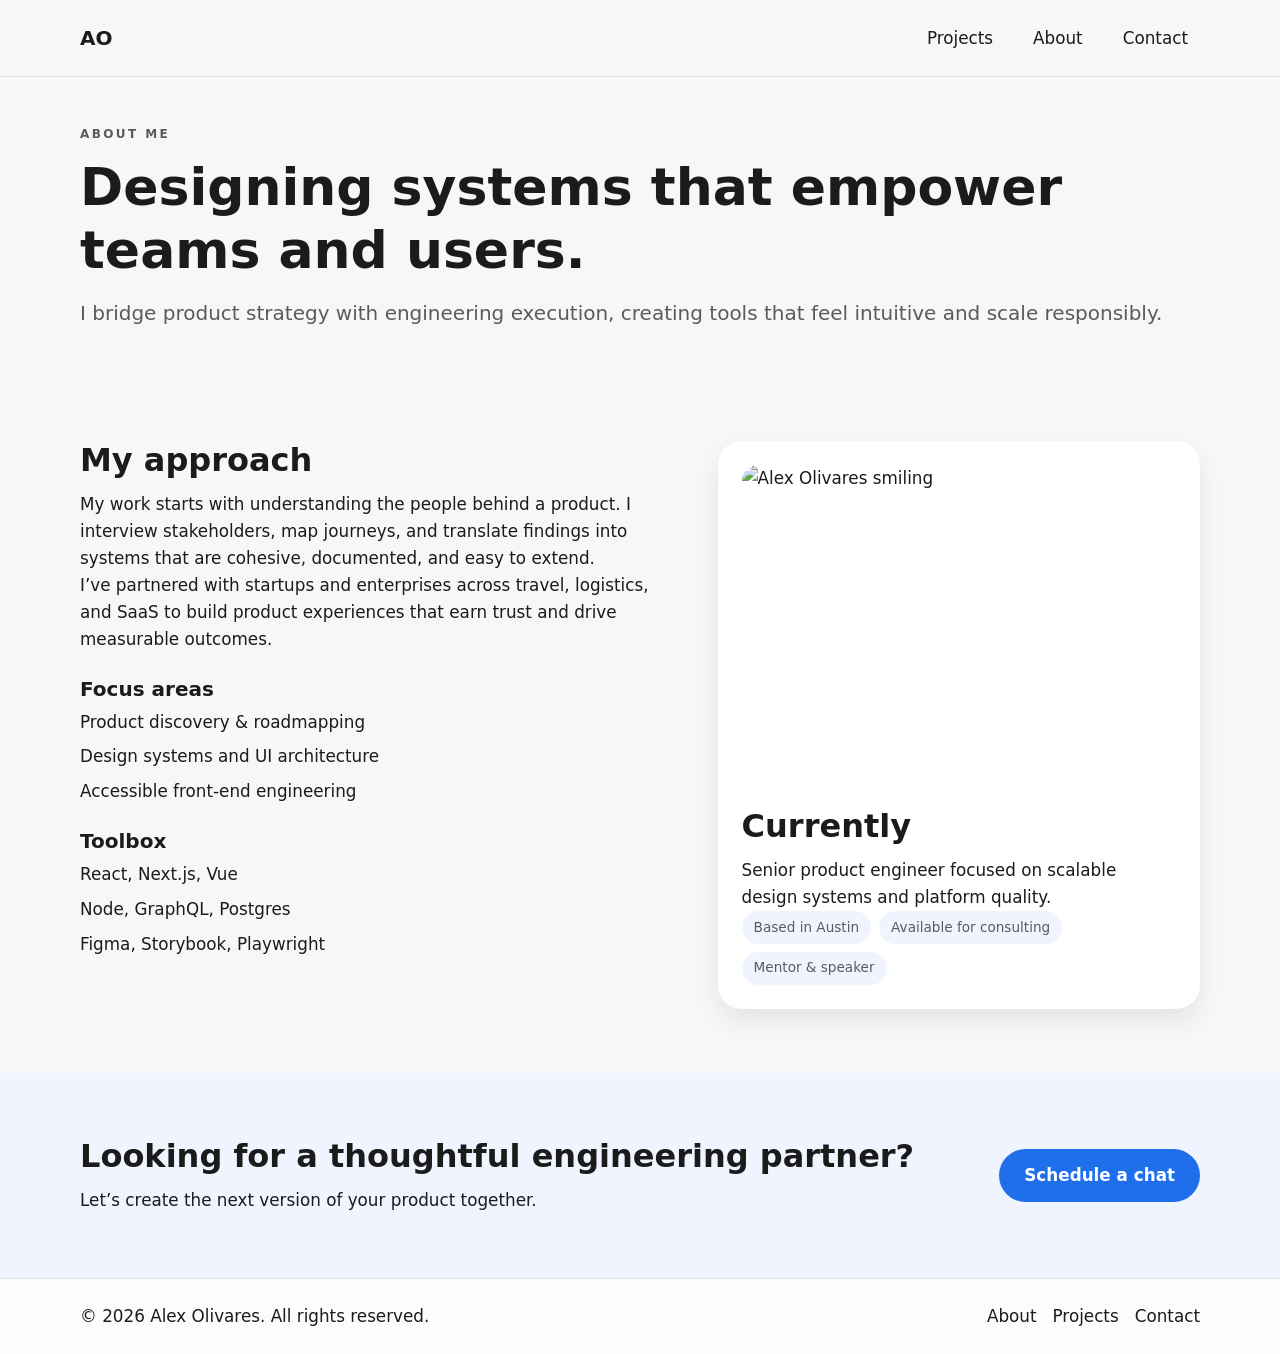
==== about/index.html @ 93ddbf71 "Build portfolio site structure" ====
<!doctype html>
<html lang="en">
  <head>
    <meta charset="utf-8" />
    <meta name="viewport" content="width=device-width, initial-scale=1" />
    <title>About | Alex Olivares</title>
    <meta
      name="description"
      content="Learn more about Alex Olivares, a full-stack engineer focused on accessible product development."
    />
    <link rel="stylesheet" href="/assets/css/main.css" />
    <script src="/assets/js/main.js" defer></script>
  </head>
  <body>
    <a class="skip-link" href="#main">Skip to content</a>
    <header class="site-header">
      <div class="container header-content">
        <a class="logo" href="/">AO</a>
        <nav class="site-nav" aria-label="Primary">
          <a href="/projects/">Projects</a>
          <a href="/about/">About</a>
          <a href="/contact/">Contact</a>
        </nav>
      </div>
    </header>

    <main id="main">
      <section class="page-hero">
        <div class="container">
          <p class="eyebrow">About me</p>
          <h1>Designing systems that empower teams and users.</h1>
          <p class="lead">
            I bridge product strategy with engineering execution, creating tools that feel intuitive
            and scale responsibly.
          </p>
        </div>
      </section>

      <section class="section">
        <div class="container about-grid">
          <div>
            <h2>My approach</h2>
            <p>
              My work starts with understanding the people behind a product. I interview stakeholders,
              map journeys, and translate findings into systems that are cohesive, documented, and
              easy to extend.
            </p>
            <p>
              I’ve partnered with startups and enterprises across travel, logistics, and SaaS to build
              product experiences that earn trust and drive measurable outcomes.
            </p>
            <div class="info-list">
              <div>
                <h3>Focus areas</h3>
                <ul>
                  <li>Product discovery & roadmapping</li>
                  <li>Design systems and UI architecture</li>
                  <li>Accessible front-end engineering</li>
                </ul>
              </div>
              <div>
                <h3>Toolbox</h3>
                <ul>
                  <li>React, Next.js, Vue</li>
                  <li>Node, GraphQL, Postgres</li>
                  <li>Figma, Storybook, Playwright</li>
                </ul>
              </div>
            </div>
          </div>
          <aside class="profile-card">
            <img
              src="/assets/img/avatar.png"
              alt="Alex Olivares smiling"
              loading="lazy"
            />
            <div>
              <h2>Currently</h2>
              <p>
                Senior product engineer focused on scalable design systems and platform quality.
              </p>
              <ul class="tag-list">
                <li>Based in Austin</li>
                <li>Available for consulting</li>
                <li>Mentor & speaker</li>
              </ul>
            </div>
          </aside>
        </div>
      </section>

      <section class="section accent">
        <div class="container callout">
          <div>
            <h2>Looking for a thoughtful engineering partner?</h2>
            <p>Let’s create the next version of your product together.</p>
          </div>
          <a class="button primary" href="/contact/">Schedule a chat</a>
        </div>
      </section>
    </main>

    <footer class="site-footer">
      <div class="container footer-content">
        <p>© <span data-year></span> Alex Olivares. All rights reserved.</p>
        <div class="footer-links">
          <a href="/about/">About</a>
          <a href="/projects/">Projects</a>
          <a href="/contact/">Contact</a>
        </div>
      </div>
    </footer>
  </body>
</html>
---- assets/css/main.css ----
:root {
  color-scheme: light;
  --color-bg: #f8f7f5;
  --color-surface: #ffffff;
  --color-muted: #5b5b5b;
  --color-text: #1b1b1b;
  --color-accent: #1f6feb;
  --color-accent-dark: #1554b8;
  --color-border: #e4e2de;
  --color-highlight: #f0f4ff;
  --shadow-sm: 0 12px 24px rgba(17, 24, 39, 0.08);
  --radius-md: 16px;
  --radius-lg: 24px;
  --space-xs: 0.5rem;
  --space-sm: 0.75rem;
  --space-md: 1rem;
  --space-lg: 1.5rem;
  --space-xl: 2rem;
  --space-2xl: 3rem;
  --max-width: 1120px;
  --font-body: "Inter", "Segoe UI", system-ui, sans-serif;
  --font-display: "Space Grotesk", "Segoe UI", system-ui, sans-serif;
}

* {
  box-sizing: border-box;
  margin: 0;
  padding: 0;
}

body {
  font-family: var(--font-body);
  background: var(--color-bg);
  color: var(--color-text);
  line-height: 1.6;
  font-size: clamp(1rem, 2.5vw, 1.05rem);
}

img {
  max-width: 100%;
  height: auto;
  display: block;
}

a {
  color: inherit;
  text-decoration: none;
}

a:focus-visible,
button:focus-visible,
input:focus-visible,
textarea:focus-visible {
  outline: 3px solid var(--color-accent);
  outline-offset: 3px;
}

.skip-link {
  position: absolute;
  left: -999px;
  top: 0.75rem;
  background: var(--color-accent);
  color: #fff;
  padding: 0.75rem 1.25rem;
  border-radius: 999px;
  z-index: 10;
}

.skip-link:focus {
  left: 1rem;
}

.container {
  width: min(100% - 2rem, var(--max-width));
  margin: 0 auto;
}

.site-header {
  position: sticky;
  top: 0;
  background: rgba(248, 247, 245, 0.95);
  backdrop-filter: blur(8px);
  border-bottom: 1px solid var(--color-border);
  z-index: 5;
}

.header-content {
  display: flex;
  align-items: center;
  justify-content: space-between;
  padding: 1rem 0;
  gap: 1rem;
}

.logo {
  font-family: var(--font-display);
  font-weight: 700;
  font-size: 1.25rem;
}

.site-nav {
  display: flex;
  gap: 1rem;
}

.site-nav a {
  padding: 0.5rem 0.75rem;
  border-radius: 999px;
  font-weight: 500;
  transition: background 0.2s ease;
  min-height: 44px;
  display: inline-flex;
  align-items: center;
}

.site-nav a[aria-current="page"],
.site-nav a:hover {
  background: var(--color-highlight);
}

.hero {
  padding: var(--space-2xl) 0 var(--space-xl);
}

.hero-grid {
  display: grid;
  gap: var(--space-2xl);
}

.eyebrow {
  text-transform: uppercase;
  font-size: 0.75rem;
  letter-spacing: 0.2em;
  font-weight: 600;
  color: var(--color-muted);
  margin-bottom: var(--space-sm);
}

h1,
h2,
h3 {
  font-family: var(--font-display);
  line-height: 1.2;
}

h1 {
  font-size: clamp(2rem, 5vw, 3.25rem);
  margin-bottom: var(--space-md);
}

h2 {
  font-size: clamp(1.5rem, 3vw, 2rem);
  margin-bottom: var(--space-sm);
}

h3 {
  font-size: 1.25rem;
  margin-bottom: var(--space-xs);
}

.lead {
  font-size: clamp(1.05rem, 2.6vw, 1.25rem);
  color: var(--color-muted);
  margin-bottom: var(--space-lg);
}

.hero-actions {
  display: flex;
  flex-wrap: wrap;
  gap: var(--space-sm);
  margin-bottom: var(--space-lg);
}

.button {
  padding: 0.75rem 1.5rem;
  border-radius: 999px;
  font-weight: 600;
  border: 1px solid transparent;
  min-height: 44px;
  display: inline-flex;
  align-items: center;
  justify-content: center;
  transition: transform 0.2s ease, box-shadow 0.2s ease;
}

.button.primary {
  background: var(--color-accent);
  color: #fff;
}

.button.primary:hover {
  background: var(--color-accent-dark);
}

.button.secondary {
  border-color: var(--color-border);
  background: var(--color-surface);
}

.button:hover {
  transform: translateY(-1px);
  box-shadow: var(--shadow-sm);
}

.hero-metrics {
  display: grid;
  grid-template-columns: repeat(auto-fit, minmax(120px, 1fr));
  gap: var(--space-md);
  list-style: none;
  margin-top: var(--space-lg);
}

.hero-metrics strong {
  font-size: 1.5rem;
  display: block;
}

.hero-card {
  background: var(--color-surface);
  border-radius: var(--radius-lg);
  padding: var(--space-lg);
  box-shadow: var(--shadow-sm);
  display: grid;
  gap: var(--space-md);
}

.hero-card img {
  border-radius: var(--radius-md);
  object-fit: cover;
  aspect-ratio: 4 / 3;
}

.tag-list {
  list-style: none;
  display: flex;
  flex-wrap: wrap;
  gap: 0.5rem;
  color: var(--color-muted);
}

.tag-list li {
  background: var(--color-highlight);
  padding: 0.35rem 0.75rem;
  border-radius: 999px;
  font-size: 0.85rem;
}

.section {
  padding: var(--space-2xl) 0;
}

.section-header {
  margin-bottom: var(--space-lg);
}

.grid {
  display: grid;
  gap: var(--space-lg);
}

.cards {
  grid-template-columns: 1fr;
}

.card {
  background: var(--color-surface);
  border-radius: var(--radius-lg);
  overflow: hidden;
  box-shadow: var(--shadow-sm);
  display: grid;
}

.card img {
  height: 200px;
  width: 100%;
  object-fit: cover;
}

.card-body {
  padding: var(--space-lg);
  display: grid;
  gap: var(--space-sm);
}

.text-link {
  font-weight: 600;
  color: var(--color-accent);
}

.text-link:hover {
  text-decoration: underline;
}

.project-meta {
  list-style: none;
  display: grid;
  gap: 0.25rem;
  color: var(--color-muted);
  font-size: 0.95rem;
}

.accent {
  background: var(--color-highlight);
}

.callout {
  display: flex;
  flex-direction: column;
  gap: var(--space-lg);
  align-items: flex-start;
}

.page-hero {
  padding: var(--space-2xl) 0 var(--space-lg);
}

.about-grid {
  display: grid;
  gap: var(--space-2xl);
}

.info-list {
  display: grid;
  gap: var(--space-lg);
  margin-top: var(--space-lg);
}

.info-list ul,
.contact-details ul {
  list-style: none;
  display: grid;
  gap: 0.5rem;
}

.profile-card {
  background: var(--color-surface);
  border-radius: var(--radius-lg);
  padding: var(--space-lg);
  box-shadow: var(--shadow-sm);
  display: grid;
  gap: var(--space-md);
  align-self: start;
}

.profile-card img {
  border-radius: var(--radius-md);
  object-fit: cover;
  aspect-ratio: 4 / 3;
}

.contact-grid {
  display: grid;
  gap: var(--space-2xl);
}

.contact-details .label {
  display: block;
  font-weight: 600;
}

.panel {
  margin-top: var(--space-lg);
  padding: var(--space-lg);
  background: var(--color-surface);
  border-radius: var(--radius-md);
  box-shadow: var(--shadow-sm);
}

.checklist {
  list-style: none;
  display: grid;
  gap: 0.5rem;
  margin-top: var(--space-sm);
}

.checklist li::before {
  content: "✓";
  margin-right: 0.5rem;
  color: var(--color-accent);
}

.contact-form {
  background: var(--color-surface);
  border-radius: var(--radius-lg);
  padding: var(--space-lg);
  box-shadow: var(--shadow-sm);
  display: grid;
  gap: var(--space-md);
}

.field {
  display: grid;
  gap: 0.35rem;
}

input,
textarea {
  padding: 0.75rem 0.9rem;
  border-radius: 0.75rem;
  border: 1px solid var(--color-border);
  font: inherit;
  background: #fff;
}

input:focus,
textarea:focus {
  border-color: var(--color-accent);
}

.error {
  color: #c62828;
  font-size: 0.85rem;
  min-height: 1.2rem;
}

.form-status {
  color: var(--color-muted);
  min-height: 1.2rem;
}

.site-footer {
  border-top: 1px solid var(--color-border);
  padding: var(--space-lg) 0;
  background: #fdfcfb;
}

.footer-content {
  display: flex;
  flex-direction: column;
  gap: var(--space-sm);
  align-items: flex-start;
}

.footer-links {
  display: flex;
  gap: var(--space-md);
  flex-wrap: wrap;
}

.muted {
  color: var(--color-muted);
}

@media (min-width: 768px) {
  .hero-grid {
    grid-template-columns: 1.1fr 0.9fr;
    align-items: center;
  }

  .cards {
    grid-template-columns: repeat(2, 1fr);
  }

  .callout {
    flex-direction: row;
    align-items: center;
    justify-content: space-between;
  }

  .about-grid,
  .contact-grid {
    grid-template-columns: 1.1fr 0.9fr;
    align-items: start;
  }

  .footer-content {
    flex-direction: row;
    justify-content: space-between;
    align-items: center;
  }
}

@media (min-width: 1024px) {
  .cards {
    grid-template-columns: repeat(3, 1fr);
  }

  .section {
    padding: 4rem 0;
  }
}

@media (prefers-reduced-motion: reduce) {
  * {
    scroll-behavior: auto !important;
    transition: none !important;
  }
}
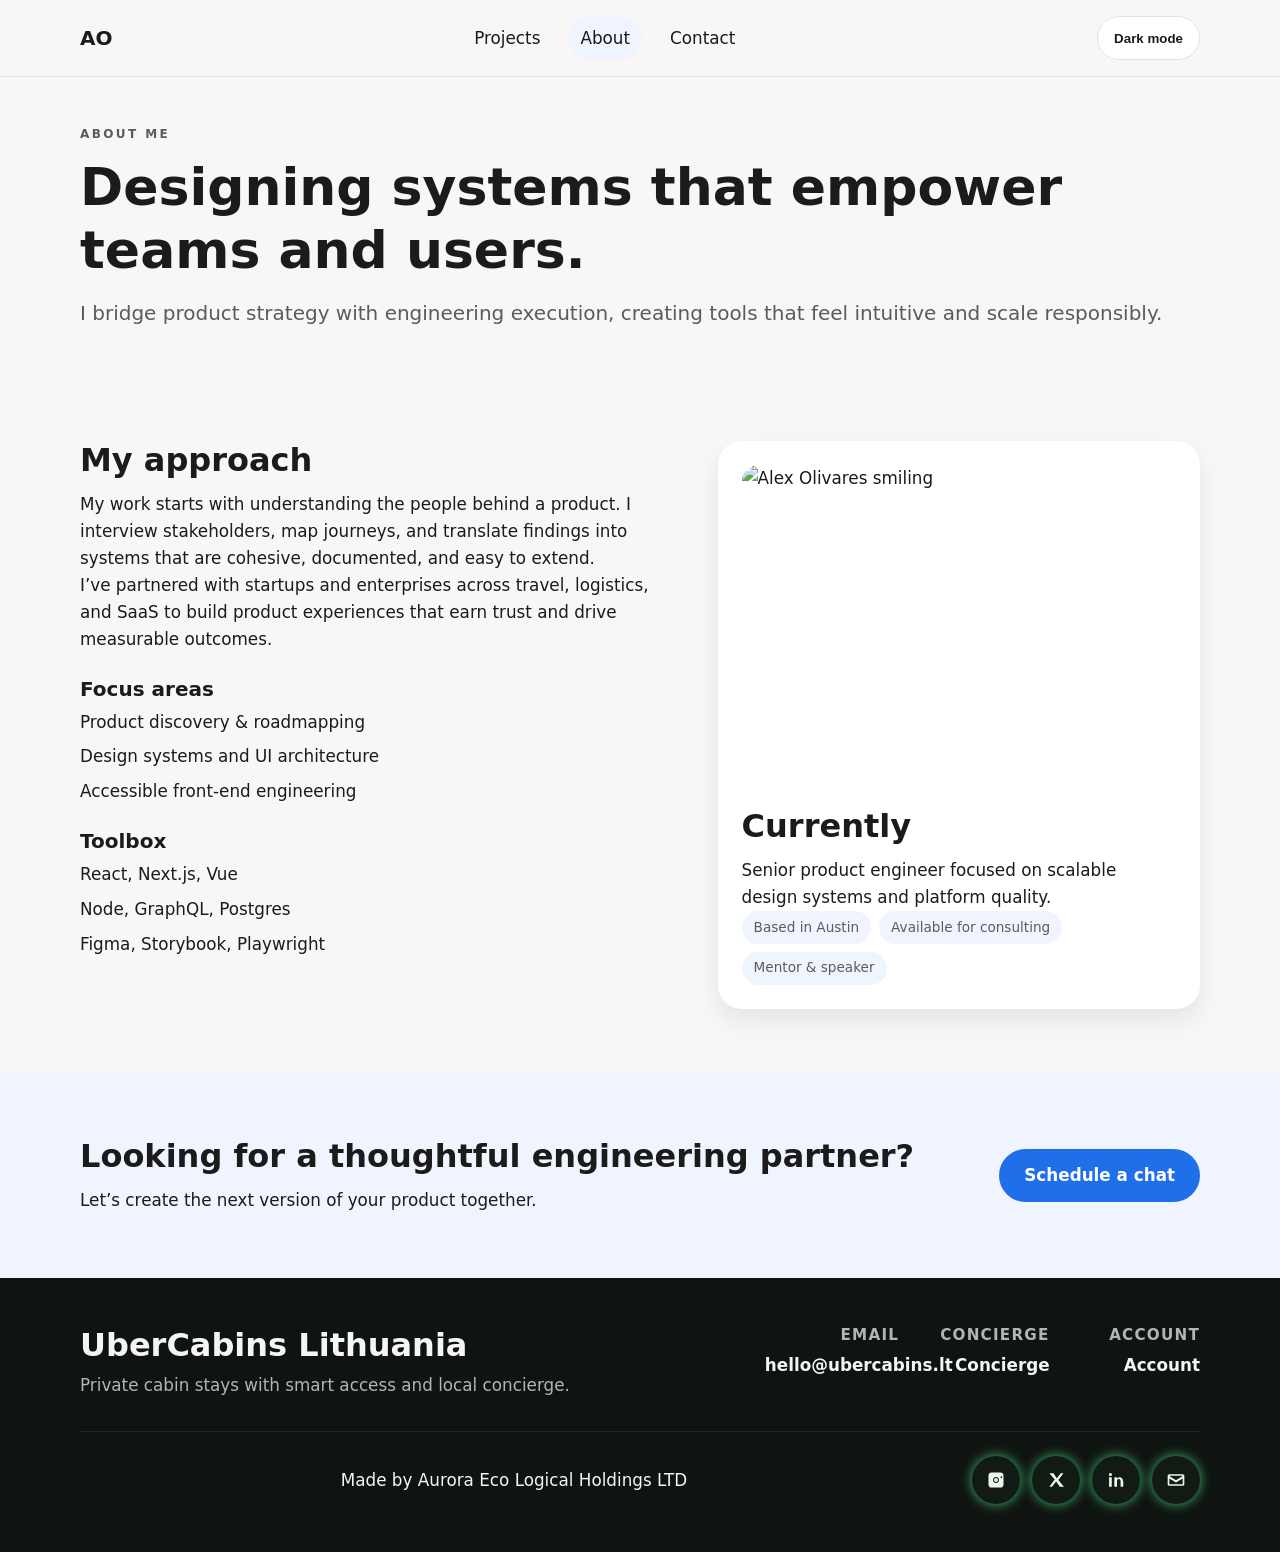
==== commit ecaaff3d: "Add CabinApp-style footer and theme toggle" ====
--- a/about/index.html
+++ b/about/index.html
@@ -1,5 +1,5 @@
 <!doctype html>
-<html lang="en">
+<html lang="en" data-root="/">
   <head>
     <meta charset="utf-8" />
     <meta name="viewport" content="width=device-width, initial-scale=1" />
@@ -9,6 +9,8 @@
       content="Learn more about Alex Olivares, a full-stack engineer focused on accessible product development."
     />
     <link rel="stylesheet" href="/assets/css/main.css" />
+    <script src="/assets/js/theme.js"></script>
+    <script src="/assets/js/include-partials.js" defer></script>
     <script src="/assets/js/main.js" defer></script>
   </head>
   <body>
@@ -21,6 +23,7 @@
           <a href="/about/">About</a>
           <a href="/contact/">Contact</a>
         </nav>
+        <button class="theme-toggle" type="button">Dark mode</button>
       </div>
     </header>
 
@@ -100,15 +103,6 @@
       </section>
     </main>
 
-    <footer class="site-footer">
-      <div class="container footer-content">
-        <p>© <span data-year></span> Alex Olivares. All rights reserved.</p>
-        <div class="footer-links">
-          <a href="/about/">About</a>
-          <a href="/projects/">Projects</a>
-          <a href="/contact/">Contact</a>
-        </div>
-      </div>
-    </footer>
+    <div id="siteFooter"></div>
   </body>
 </html>
--- a/assets/css/main.css
+++ b/assets/css/main.css
@@ -8,6 +8,11 @@
   --color-accent-dark: #1554b8;
   --color-border: #e4e2de;
   --color-highlight: #f0f4ff;
+  --color-footer-bg: #0f1411;
+  --color-footer-surface: #111b14;
+  --color-footer-text: #f5f5f5;
+  --color-footer-muted: #b0b7b2;
+  --color-glow: rgba(87, 255, 154, 0.7);
   --shadow-sm: 0 12px 24px rgba(17, 24, 39, 0.08);
   --radius-md: 16px;
   --radius-lg: 24px;
@@ -22,6 +27,23 @@
   --font-display: "Space Grotesk", "Segoe UI", system-ui, sans-serif;
 }
 
+[data-theme="dark"] {
+  color-scheme: dark;
+  --color-bg: #0f1114;
+  --color-surface: #15171b;
+  --color-muted: #a0a4aa;
+  --color-text: #f4f4f4;
+  --color-accent: #4c8df6;
+  --color-accent-dark: #326ddb;
+  --color-border: #2a2d33;
+  --color-highlight: #1c2433;
+  --color-footer-bg: #0a0f0c;
+  --color-footer-surface: #111a14;
+  --color-footer-text: #f2f5f2;
+  --color-footer-muted: #9aa29c;
+  --color-glow: rgba(87, 255, 154, 0.85);
+}
+
 * {
   box-sizing: border-box;
   margin: 0;
@@ -53,6 +75,17 @@
 textarea:focus-visible {
   outline: 3px solid var(--color-accent);
   outline-offset: 3px;
+}
+
+.sr-only {
+  position: absolute;
+  width: 1px;
+  height: 1px;
+  padding: 0;
+  margin: -1px;
+  overflow: hidden;
+  clip: rect(0, 0, 0, 0);
+  border: 0;
 }
 
 .skip-link {
@@ -78,7 +111,7 @@
 .site-header {
   position: sticky;
   top: 0;
-  background: rgba(248, 247, 245, 0.95);
+  background: color-mix(in srgb, var(--color-bg) 95%, transparent);
   backdrop-filter: blur(8px);
   border-bottom: 1px solid var(--color-border);
   z-index: 5;
@@ -86,6 +119,7 @@
 
 .header-content {
   display: flex;
+  flex-wrap: wrap;
   align-items: center;
   justify-content: space-between;
   padding: 1rem 0;
@@ -101,6 +135,7 @@
 .site-nav {
   display: flex;
   gap: 1rem;
+  flex-wrap: wrap;
 }
 
 .site-nav a {
@@ -116,6 +151,17 @@
 .site-nav a[aria-current="page"],
 .site-nav a:hover {
   background: var(--color-highlight);
+}
+
+.theme-toggle {
+  border: 1px solid var(--color-border);
+  background: var(--color-surface);
+  color: var(--color-text);
+  padding: 0.5rem 1rem;
+  border-radius: 999px;
+  font-weight: 600;
+  min-height: 44px;
+  cursor: pointer;
 }
 
 .hero {
@@ -400,6 +446,12 @@
   border: 1px solid var(--color-border);
   font: inherit;
   background: #fff;
+  color: inherit;
+}
+
+[data-theme="dark"] input,
+[data-theme="dark"] textarea {
+  background: #0f1217;
 }
 
 input:focus,
@@ -418,27 +470,149 @@
   min-height: 1.2rem;
 }
 
-.site-footer {
-  border-top: 1px solid var(--color-border);
-  padding: var(--space-lg) 0;
-  background: #fdfcfb;
-}
-
-.footer-content {
+.footer {
+  background: var(--color-footer-bg);
+  color: var(--color-footer-text);
+  padding: var(--space-2xl) 0;
+}
+
+.footer-main {
+  display: grid;
+  gap: var(--space-xl);
+}
+
+.footer-brand h2 {
+  margin-bottom: var(--space-xs);
+}
+
+.footer-brand p {
+  color: var(--color-footer-muted);
+}
+
+.footer-links {
+  display: grid;
+  gap: var(--space-md);
+}
+
+.footer-links h3 {
+  font-size: 0.95rem;
+  text-transform: uppercase;
+  letter-spacing: 0.08em;
+  color: var(--color-footer-muted);
+}
+
+.footer-links a {
+  font-weight: 600;
+}
+
+.footer-secondary {
+  border-top: 1px solid rgba(255, 255, 255, 0.08);
+  margin-top: var(--space-xl);
+  padding-top: var(--space-lg);
+  display: grid;
+  gap: var(--space-lg);
+  text-align: center;
+  align-items: center;
+  justify-items: center;
+}
+
+.social-row {
   display: flex;
-  flex-direction: column;
+  flex-wrap: wrap;
   gap: var(--space-sm);
-  align-items: flex-start;
-}
-
-.footer-links {
-  display: flex;
-  gap: var(--space-md);
-  flex-wrap: wrap;
+  justify-content: center;
+}
+
+.social-bubble {
+  position: relative;
+  width: 48px;
+  height: 48px;
+  border-radius: 50%;
+  background: var(--color-footer-surface);
+  display: inline-flex;
+  align-items: center;
+  justify-content: center;
+  box-shadow: 0 0 12px var(--color-glow);
+  transition: transform 0.2s ease, box-shadow 0.2s ease;
+  overflow: hidden;
+}
+
+.social-bubble .icon {
+  width: 20px;
+  height: 20px;
+  fill: currentColor;
+  color: #e9f7ef;
+}
+
+.social-bubble:hover,
+.social-bubble:focus-visible {
+  transform: scale(1.08);
+  box-shadow: 0 0 18px var(--color-glow);
+}
+
+.social-bubble[data-platform="instagram"]:hover .icon,
+.social-bubble[data-platform="instagram"]:focus-visible .icon {
+  color: #e1306c;
+}
+
+.social-bubble[data-platform="x"]:hover .icon,
+.social-bubble[data-platform="x"]:focus-visible .icon {
+  color: #ffffff;
+}
+
+.social-bubble[data-platform="linkedin"]:hover .icon,
+.social-bubble[data-platform="linkedin"]:focus-visible .icon {
+  color: #0a66c2;
+}
+
+.social-bubble[data-platform="email"]:hover .icon,
+.social-bubble[data-platform="email"]:focus-visible .icon {
+  color: #f5f5f6;
+}
+
+.social-ripple {
+  position: absolute;
+  border-radius: 50%;
+  background: rgba(125, 255, 178, 0.45);
+  transform: scale(0);
+  animation: ripple 0.6s ease-out;
+  pointer-events: none;
+}
+
+@keyframes ripple {
+  to {
+    transform: scale(1.8);
+    opacity: 0;
+  }
 }
 
 .muted {
   color: var(--color-muted);
+}
+
+@media (min-width: 700px) {
+  .footer-main {
+    grid-template-columns: 1.2fr 0.8fr;
+    align-items: start;
+  }
+
+  .footer-links {
+    grid-template-columns: repeat(3, minmax(0, 1fr));
+    text-align: right;
+  }
+
+  .footer-secondary {
+    grid-template-columns: 1fr auto;
+    text-align: left;
+  }
+
+  .footer-secondary p {
+    justify-self: center;
+  }
+
+  .social-row {
+    justify-content: flex-end;
+  }
 }
 
 @media (min-width: 768px) {
@@ -462,12 +636,6 @@
     grid-template-columns: 1.1fr 0.9fr;
     align-items: start;
   }
-
-  .footer-content {
-    flex-direction: row;
-    justify-content: space-between;
-    align-items: center;
-  }
 }
 
 @media (min-width: 1024px) {
@@ -485,4 +653,8 @@
     scroll-behavior: auto !important;
     transition: none !important;
   }
-}
+
+  .social-bubble {
+    box-shadow: 0 0 8px var(--color-glow);
+  }
+}
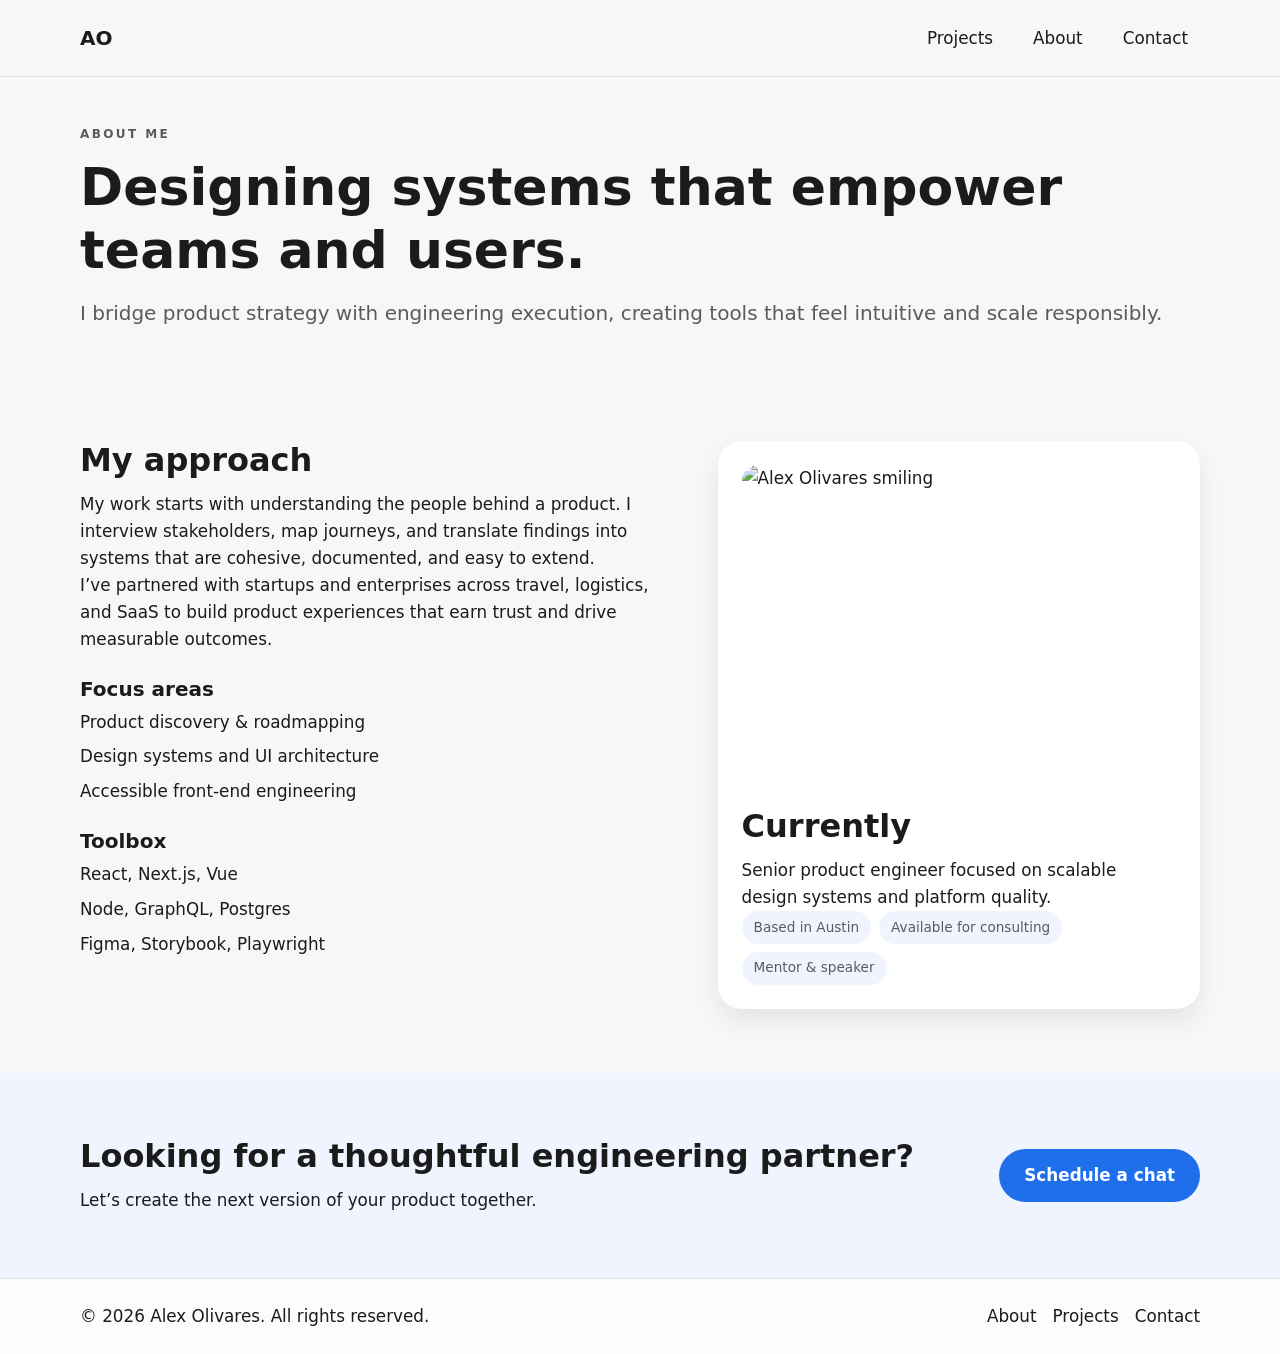
==== commit 17518c5a: "Merge branch 'main' into codex/build-github-pages-portfolio-site-u8ysme Signed-off-by: Terence Lewis" ====
--- a/about/index.html
+++ b/about/index.html
@@ -1,5 +1,5 @@
 <!doctype html>
-<html lang="en" data-root="/">
+<html lang="en">
   <head>
     <meta charset="utf-8" />
     <meta name="viewport" content="width=device-width, initial-scale=1" />
@@ -9,8 +9,6 @@
       content="Learn more about Alex Olivares, a full-stack engineer focused on accessible product development."
     />
     <link rel="stylesheet" href="/assets/css/main.css" />
-    <script src="/assets/js/theme.js"></script>
-    <script src="/assets/js/include-partials.js" defer></script>
     <script src="/assets/js/main.js" defer></script>
   </head>
   <body>
@@ -23,7 +21,6 @@
           <a href="/about/">About</a>
           <a href="/contact/">Contact</a>
         </nav>
-        <button class="theme-toggle" type="button">Dark mode</button>
       </div>
     </header>
 
@@ -103,6 +100,15 @@
       </section>
     </main>
 
-    <div id="siteFooter"></div>
+    <footer class="site-footer">
+      <div class="container footer-content">
+        <p>© <span data-year></span> Alex Olivares. All rights reserved.</p>
+        <div class="footer-links">
+          <a href="/about/">About</a>
+          <a href="/projects/">Projects</a>
+          <a href="/contact/">Contact</a>
+        </div>
+      </div>
+    </footer>
   </body>
 </html>
--- a/assets/css/main.css
+++ b/assets/css/main.css
@@ -8,11 +8,6 @@
   --color-accent-dark: #1554b8;
   --color-border: #e4e2de;
   --color-highlight: #f0f4ff;
-  --color-footer-bg: #0f1411;
-  --color-footer-surface: #111b14;
-  --color-footer-text: #f5f5f5;
-  --color-footer-muted: #b0b7b2;
-  --color-glow: rgba(87, 255, 154, 0.7);
   --shadow-sm: 0 12px 24px rgba(17, 24, 39, 0.08);
   --radius-md: 16px;
   --radius-lg: 24px;
@@ -27,23 +22,6 @@
   --font-display: "Space Grotesk", "Segoe UI", system-ui, sans-serif;
 }
 
-[data-theme="dark"] {
-  color-scheme: dark;
-  --color-bg: #0f1114;
-  --color-surface: #15171b;
-  --color-muted: #a0a4aa;
-  --color-text: #f4f4f4;
-  --color-accent: #4c8df6;
-  --color-accent-dark: #326ddb;
-  --color-border: #2a2d33;
-  --color-highlight: #1c2433;
-  --color-footer-bg: #0a0f0c;
-  --color-footer-surface: #111a14;
-  --color-footer-text: #f2f5f2;
-  --color-footer-muted: #9aa29c;
-  --color-glow: rgba(87, 255, 154, 0.85);
-}
-
 * {
   box-sizing: border-box;
   margin: 0;
@@ -75,17 +53,6 @@
 textarea:focus-visible {
   outline: 3px solid var(--color-accent);
   outline-offset: 3px;
-}
-
-.sr-only {
-  position: absolute;
-  width: 1px;
-  height: 1px;
-  padding: 0;
-  margin: -1px;
-  overflow: hidden;
-  clip: rect(0, 0, 0, 0);
-  border: 0;
 }
 
 .skip-link {
@@ -111,7 +78,7 @@
 .site-header {
   position: sticky;
   top: 0;
-  background: color-mix(in srgb, var(--color-bg) 95%, transparent);
+  background: rgba(248, 247, 245, 0.95);
   backdrop-filter: blur(8px);
   border-bottom: 1px solid var(--color-border);
   z-index: 5;
@@ -119,7 +86,6 @@
 
 .header-content {
   display: flex;
-  flex-wrap: wrap;
   align-items: center;
   justify-content: space-between;
   padding: 1rem 0;
@@ -135,7 +101,6 @@
 .site-nav {
   display: flex;
   gap: 1rem;
-  flex-wrap: wrap;
 }
 
 .site-nav a {
@@ -151,17 +116,6 @@
 .site-nav a[aria-current="page"],
 .site-nav a:hover {
   background: var(--color-highlight);
-}
-
-.theme-toggle {
-  border: 1px solid var(--color-border);
-  background: var(--color-surface);
-  color: var(--color-text);
-  padding: 0.5rem 1rem;
-  border-radius: 999px;
-  font-weight: 600;
-  min-height: 44px;
-  cursor: pointer;
 }
 
 .hero {
@@ -446,12 +400,6 @@
   border: 1px solid var(--color-border);
   font: inherit;
   background: #fff;
-  color: inherit;
-}
-
-[data-theme="dark"] input,
-[data-theme="dark"] textarea {
-  background: #0f1217;
 }
 
 input:focus,
@@ -470,149 +418,27 @@
   min-height: 1.2rem;
 }
 
-.footer {
-  background: var(--color-footer-bg);
-  color: var(--color-footer-text);
-  padding: var(--space-2xl) 0;
-}
-
-.footer-main {
-  display: grid;
-  gap: var(--space-xl);
-}
-
-.footer-brand h2 {
-  margin-bottom: var(--space-xs);
-}
-
-.footer-brand p {
-  color: var(--color-footer-muted);
+.site-footer {
+  border-top: 1px solid var(--color-border);
+  padding: var(--space-lg) 0;
+  background: #fdfcfb;
+}
+
+.footer-content {
+  display: flex;
+  flex-direction: column;
+  gap: var(--space-sm);
+  align-items: flex-start;
 }
 
 .footer-links {
-  display: grid;
+  display: flex;
   gap: var(--space-md);
-}
-
-.footer-links h3 {
-  font-size: 0.95rem;
-  text-transform: uppercase;
-  letter-spacing: 0.08em;
-  color: var(--color-footer-muted);
-}
-
-.footer-links a {
-  font-weight: 600;
-}
-
-.footer-secondary {
-  border-top: 1px solid rgba(255, 255, 255, 0.08);
-  margin-top: var(--space-xl);
-  padding-top: var(--space-lg);
-  display: grid;
-  gap: var(--space-lg);
-  text-align: center;
-  align-items: center;
-  justify-items: center;
-}
-
-.social-row {
-  display: flex;
   flex-wrap: wrap;
-  gap: var(--space-sm);
-  justify-content: center;
-}
-
-.social-bubble {
-  position: relative;
-  width: 48px;
-  height: 48px;
-  border-radius: 50%;
-  background: var(--color-footer-surface);
-  display: inline-flex;
-  align-items: center;
-  justify-content: center;
-  box-shadow: 0 0 12px var(--color-glow);
-  transition: transform 0.2s ease, box-shadow 0.2s ease;
-  overflow: hidden;
-}
-
-.social-bubble .icon {
-  width: 20px;
-  height: 20px;
-  fill: currentColor;
-  color: #e9f7ef;
-}
-
-.social-bubble:hover,
-.social-bubble:focus-visible {
-  transform: scale(1.08);
-  box-shadow: 0 0 18px var(--color-glow);
-}
-
-.social-bubble[data-platform="instagram"]:hover .icon,
-.social-bubble[data-platform="instagram"]:focus-visible .icon {
-  color: #e1306c;
-}
-
-.social-bubble[data-platform="x"]:hover .icon,
-.social-bubble[data-platform="x"]:focus-visible .icon {
-  color: #ffffff;
-}
-
-.social-bubble[data-platform="linkedin"]:hover .icon,
-.social-bubble[data-platform="linkedin"]:focus-visible .icon {
-  color: #0a66c2;
-}
-
-.social-bubble[data-platform="email"]:hover .icon,
-.social-bubble[data-platform="email"]:focus-visible .icon {
-  color: #f5f5f6;
-}
-
-.social-ripple {
-  position: absolute;
-  border-radius: 50%;
-  background: rgba(125, 255, 178, 0.45);
-  transform: scale(0);
-  animation: ripple 0.6s ease-out;
-  pointer-events: none;
-}
-
-@keyframes ripple {
-  to {
-    transform: scale(1.8);
-    opacity: 0;
-  }
 }
 
 .muted {
   color: var(--color-muted);
-}
-
-@media (min-width: 700px) {
-  .footer-main {
-    grid-template-columns: 1.2fr 0.8fr;
-    align-items: start;
-  }
-
-  .footer-links {
-    grid-template-columns: repeat(3, minmax(0, 1fr));
-    text-align: right;
-  }
-
-  .footer-secondary {
-    grid-template-columns: 1fr auto;
-    text-align: left;
-  }
-
-  .footer-secondary p {
-    justify-self: center;
-  }
-
-  .social-row {
-    justify-content: flex-end;
-  }
 }
 
 @media (min-width: 768px) {
@@ -636,6 +462,12 @@
     grid-template-columns: 1.1fr 0.9fr;
     align-items: start;
   }
+
+  .footer-content {
+    flex-direction: row;
+    justify-content: space-between;
+    align-items: center;
+  }
 }
 
 @media (min-width: 1024px) {
@@ -653,8 +485,4 @@
     scroll-behavior: auto !important;
     transition: none !important;
   }
-
-  .social-bubble {
-    box-shadow: 0 0 8px var(--color-glow);
-  }
-}
+}
